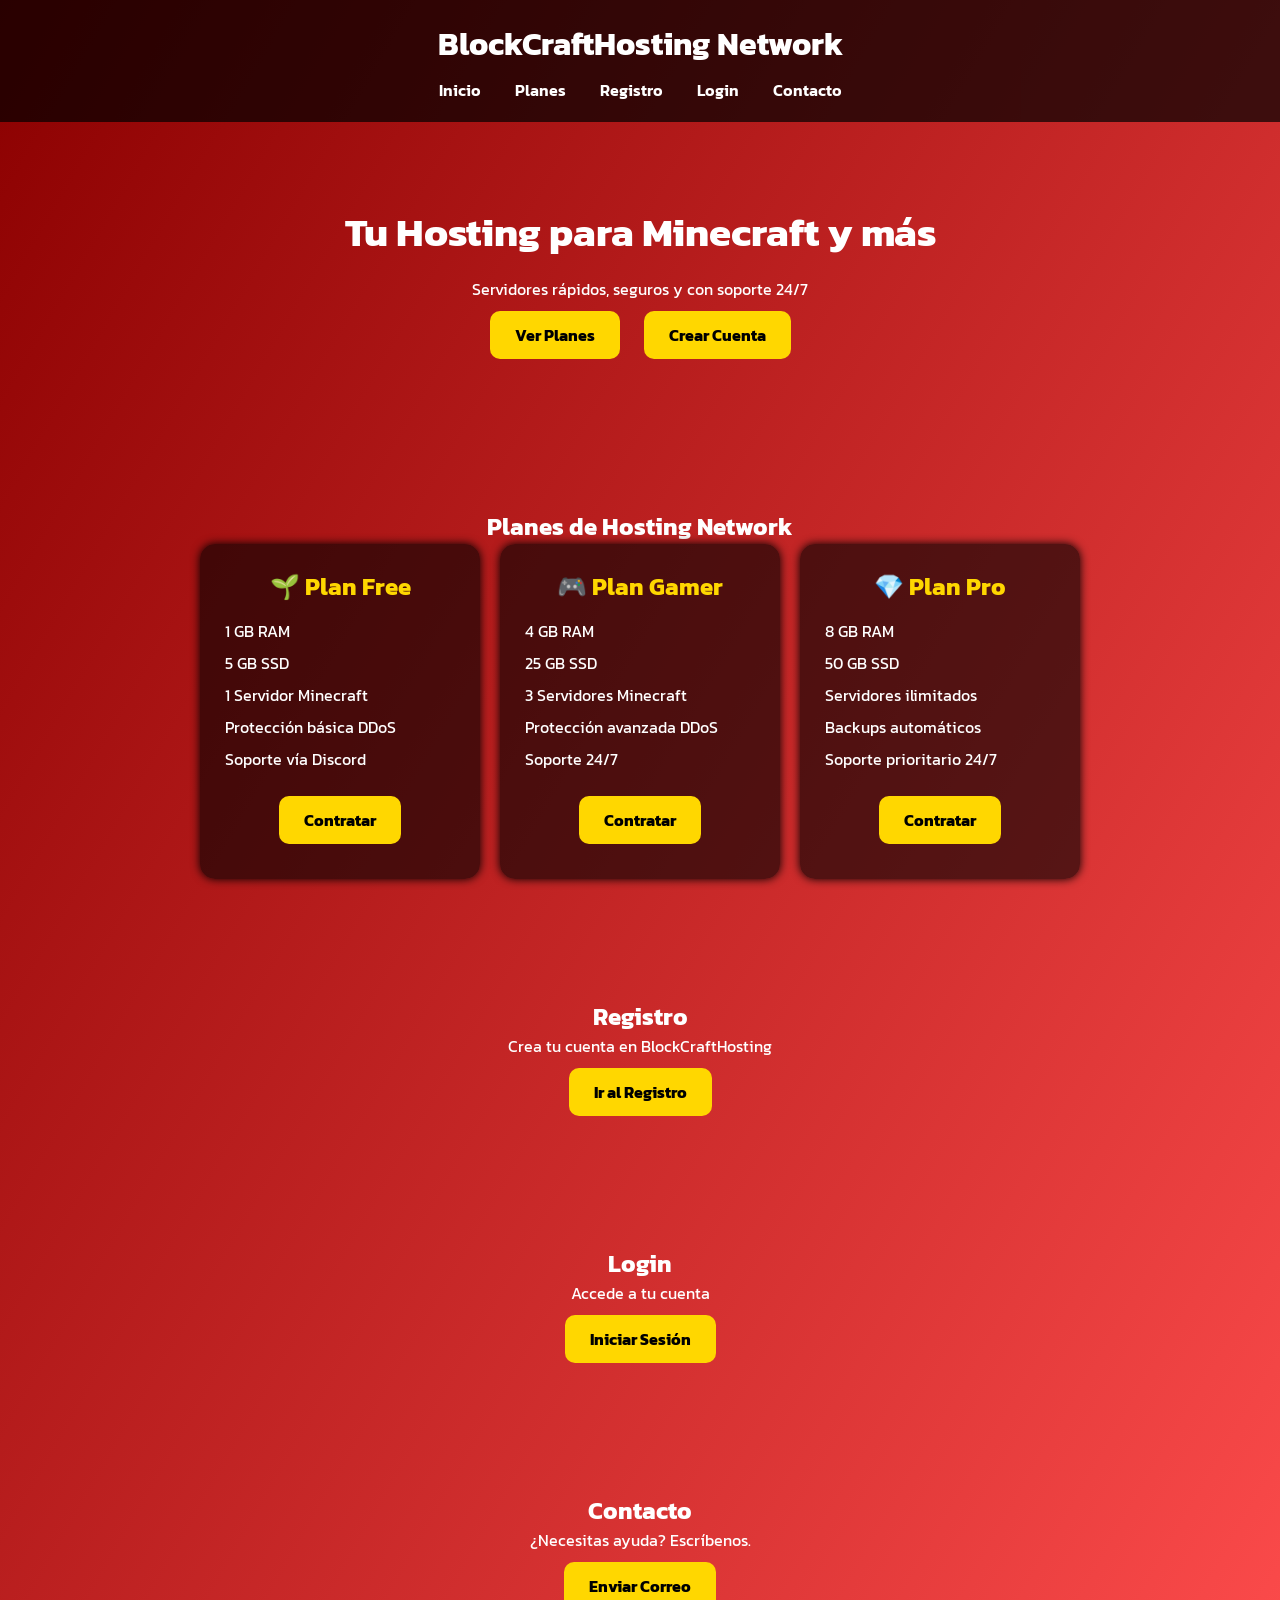
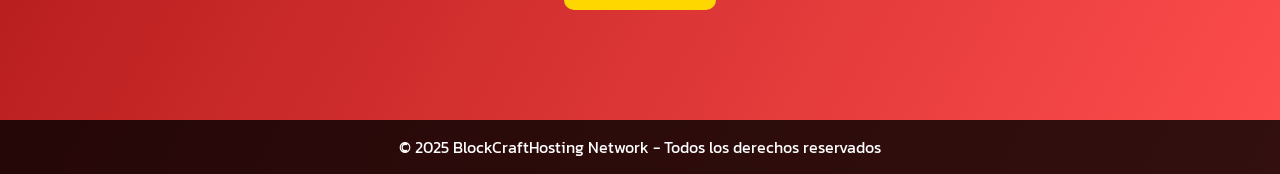
==== index.html @ a0ef7adf "Add files via upload" ====
<!DOCTYPE html>
<html lang="es">
<head>
  <meta charset="UTF-8">
  <meta name="viewport" content="width=device-width, initial-scale=1.0">
  <title>BlockCraftHosting - Network</title>
  <link href="https://fonts.googleapis.com/css2?family=Kanit:wght@400;600&display=swap" rel="stylesheet">
  <style>
    * { margin: 0; padding: 0; box-sizing: border-box; font-family: 'Kanit', sans-serif; }
    body { background: linear-gradient(120deg, #8b0000, #ff4d4d); color: white; text-align: center; }
    header { background: rgba(0, 0, 0, 0.7); padding: 20px; position: sticky; top: 0; z-index: 1000; }
    header h1 { margin-bottom: 10px; }
    nav { margin-top: 10px; }
    nav a { text-decoration: none; color: white; margin: 0 15px; font-weight: 600; transition: 0.3s; }
    nav a:hover { color: #ffd700; }
    .hero { padding: 80px 20px; }
    .hero h2 { font-size: 2.5rem; margin-bottom: 15px; }
    .btn { display: inline-block; margin: 10px; padding: 12px 25px; border-radius: 10px; background: #ffd700; color: black; font-weight: bold; text-decoration: none; transition: 0.3s; }
    .btn:hover { background: white; }
    section { padding: 60px 20px; }
    .planes { display: flex; flex-wrap: wrap; justify-content: center; gap: 20px; }
    .plan { background: rgba(0,0,0,0.6); padding: 25px; border-radius: 15px; width: 280px; box-shadow: 0 0 10px black; }
    .plan h3 { font-size: 1.5rem; margin-bottom: 10px; color: #ffd700; }
    .plan ul { list-style: none; margin: 15px 0; text-align: left; }
    .plan ul li { margin: 8px 0; }
    footer { background: rgba(0,0,0,0.8); padding: 15px; margin-top: 40px; }
  </style>
</head>
<body>
  <header>
    <h1>BlockCraftHosting Network</h1>
    <nav>
      <a href="#inicio">Inicio</a>
      <a href="#planes">Planes</a>
      <a href="#registro">Registro</a>
      <a href="#login">Login</a>
      <a href="#contacto">Contacto</a>
    </nav>
  </header>

  <section id="inicio" class="hero">
    <h2>Tu Hosting para Minecraft y más</h2>
    <p>Servidores rápidos, seguros y con soporte 24/7</p>
    <a href="#planes" class="btn">Ver Planes</a>
    <a href="#registro" class="btn">Crear Cuenta</a>
  </section>

  <section id="planes">
    <h2>Planes de Hosting Network</h2>
    <div class="planes">
      <div class="plan">
        <h3>🌱 Plan Free</h3>
        <ul>
          <li>1 GB RAM</li>
          <li>5 GB SSD</li>
          <li>1 Servidor Minecraft</li>
          <li>Protección básica DDoS</li>
          <li>Soporte vía Discord</li>
        </ul>
        <a href="plan-free.html" class="btn">Contratar</a>
      </div>
      <div class="plan">
        <h3>🎮 Plan Gamer</h3>
        <ul>
          <li>4 GB RAM</li>
          <li>25 GB SSD</li>
          <li>3 Servidores Minecraft</li>
          <li>Protección avanzada DDoS</li>
          <li>Soporte 24/7</li>
        </ul>
        <a href="plan-gamer.html" class="btn">Contratar</a>
      </div>
      <div class="plan">
        <h3>💎 Plan Pro</h3>
        <ul>
          <li>8 GB RAM</li>
          <li>50 GB SSD</li>
          <li>Servidores ilimitados</li>
          <li>Backups automáticos</li>
          <li>Soporte prioritario 24/7</li>
        </ul>
        <a href="plan-pro.html" class="btn">Contratar</a>
      </div>
    </div>
  </section>

  <section id="registro">
    <h2>Registro</h2>
    <p>Crea tu cuenta en BlockCraftHosting</p>
    <a href="registro.html" class="btn">Ir al Registro</a>
  </section>

  <section id="login">
    <h2>Login</h2>
    <p>Accede a tu cuenta</p>
    <a href="login.html" class="btn">Iniciar Sesión</a>
  </section>

  <section id="contacto">
    <h2>Contacto</h2>
    <p>¿Necesitas ayuda? Escríbenos.</p>
    <a href="mailto:soporte@blockcrafthosting.com" class="btn">Enviar Correo</a>
  </section>

  <footer>
    <p>© 2025 BlockCraftHosting Network - Todos los derechos reservados</p>
  </footer>
</body>
</html>
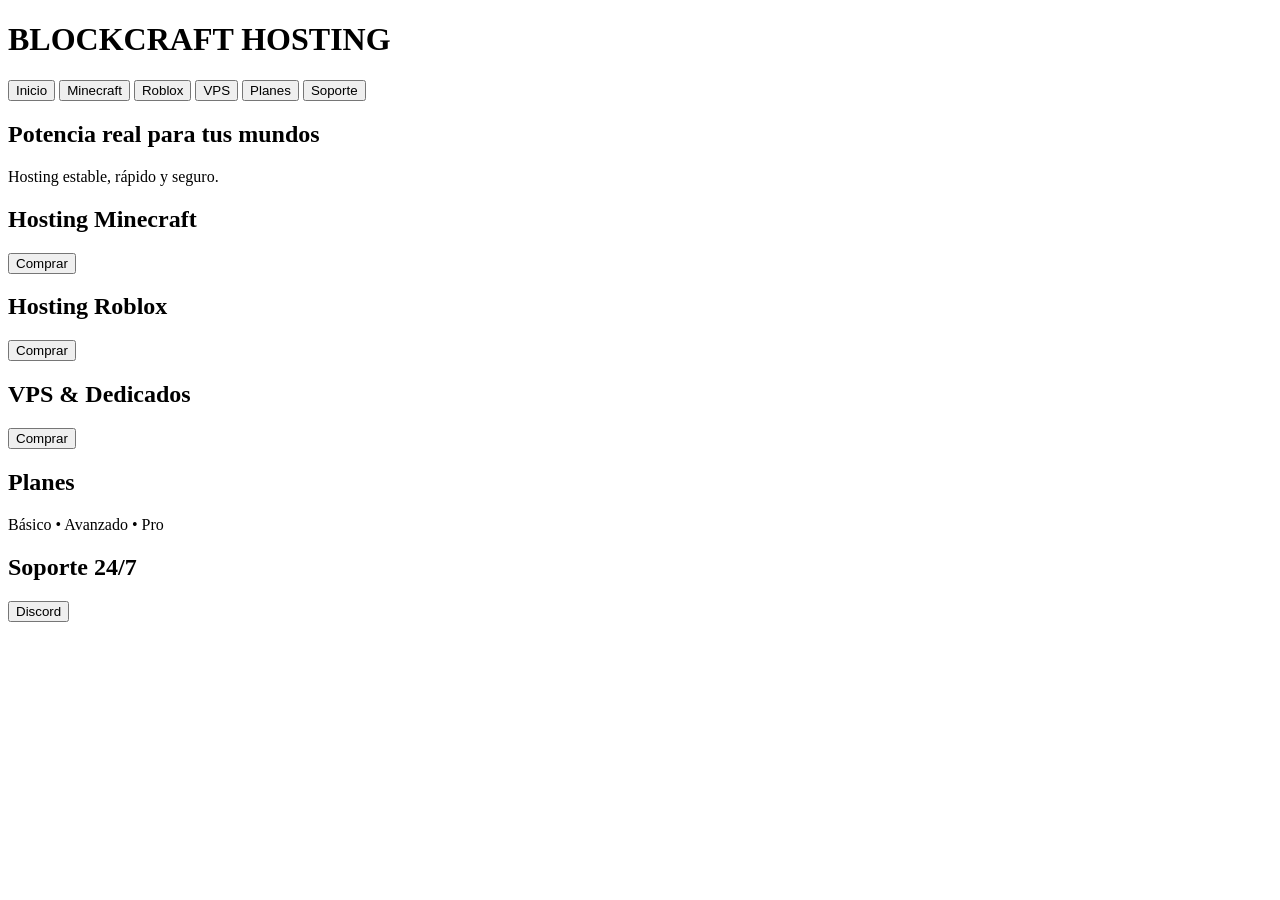
==== commit 0a2ef51c: "Create index.html" ====
--- a/index.html
+++ b/index.html
@@ -2,108 +2,57 @@
 <html lang="es">
 <head>
   <meta charset="UTF-8">
-  <meta name="viewport" content="width=device-width, initial-scale=1.0">
-  <title>BlockCraftHosting - Network</title>
-  <link href="https://fonts.googleapis.com/css2?family=Kanit:wght@400;600&display=swap" rel="stylesheet">
-  <style>
-    * { margin: 0; padding: 0; box-sizing: border-box; font-family: 'Kanit', sans-serif; }
-    body { background: linear-gradient(120deg, #8b0000, #ff4d4d); color: white; text-align: center; }
-    header { background: rgba(0, 0, 0, 0.7); padding: 20px; position: sticky; top: 0; z-index: 1000; }
-    header h1 { margin-bottom: 10px; }
-    nav { margin-top: 10px; }
-    nav a { text-decoration: none; color: white; margin: 0 15px; font-weight: 600; transition: 0.3s; }
-    nav a:hover { color: #ffd700; }
-    .hero { padding: 80px 20px; }
-    .hero h2 { font-size: 2.5rem; margin-bottom: 15px; }
-    .btn { display: inline-block; margin: 10px; padding: 12px 25px; border-radius: 10px; background: #ffd700; color: black; font-weight: bold; text-decoration: none; transition: 0.3s; }
-    .btn:hover { background: white; }
-    section { padding: 60px 20px; }
-    .planes { display: flex; flex-wrap: wrap; justify-content: center; gap: 20px; }
-    .plan { background: rgba(0,0,0,0.6); padding: 25px; border-radius: 15px; width: 280px; box-shadow: 0 0 10px black; }
-    .plan h3 { font-size: 1.5rem; margin-bottom: 10px; color: #ffd700; }
-    .plan ul { list-style: none; margin: 15px 0; text-align: left; }
-    .plan ul li { margin: 8px 0; }
-    footer { background: rgba(0,0,0,0.8); padding: 15px; margin-top: 40px; }
-  </style>
+  <title>BlockCraft Hosting</title>
+  <link rel="stylesheet" href="css/style.css">
 </head>
 <body>
-  <header>
-    <h1>BlockCraftHosting Network</h1>
-    <nav>
-      <a href="#inicio">Inicio</a>
-      <a href="#planes">Planes</a>
-      <a href="#registro">Registro</a>
-      <a href="#login">Login</a>
-      <a href="#contacto">Contacto</a>
-    </nav>
-  </header>
 
-  <section id="inicio" class="hero">
-    <h2>Tu Hosting para Minecraft y más</h2>
-    <p>Servidores rápidos, seguros y con soporte 24/7</p>
-    <a href="#planes" class="btn">Ver Planes</a>
-    <a href="#registro" class="btn">Crear Cuenta</a>
+<header>
+  <h1>BLOCKCRAFT HOSTING</h1>
+  <nav>
+    <button onclick="showSection('inicio')">Inicio</button>
+    <button onclick="showSection('minecraft')">Minecraft</button>
+    <button onclick="showSection('roblox')">Roblox</button>
+    <button onclick="showSection('vps')">VPS</button>
+    <button onclick="showSection('planes')">Planes</button>
+    <button onclick="showSection('soporte')">Soporte</button>
+  </nav>
+</header>
+
+<main>
+  <section id="inicio" class="content active">
+    <h2>Potencia real para tus mundos</h2>
+    <p>Hosting estable, rápido y seguro.</p>
   </section>
 
-  <section id="planes">
-    <h2>Planes de Hosting Network</h2>
-    <div class="planes">
-      <div class="plan">
-        <h3>🌱 Plan Free</h3>
-        <ul>
-          <li>1 GB RAM</li>
-          <li>5 GB SSD</li>
-          <li>1 Servidor Minecraft</li>
-          <li>Protección básica DDoS</li>
-          <li>Soporte vía Discord</li>
-        </ul>
-        <a href="plan-free.html" class="btn">Contratar</a>
-      </div>
-      <div class="plan">
-        <h3>🎮 Plan Gamer</h3>
-        <ul>
-          <li>4 GB RAM</li>
-          <li>25 GB SSD</li>
-          <li>3 Servidores Minecraft</li>
-          <li>Protección avanzada DDoS</li>
-          <li>Soporte 24/7</li>
-        </ul>
-        <a href="plan-gamer.html" class="btn">Contratar</a>
-      </div>
-      <div class="plan">
-        <h3>💎 Plan Pro</h3>
-        <ul>
-          <li>8 GB RAM</li>
-          <li>50 GB SSD</li>
-          <li>Servidores ilimitados</li>
-          <li>Backups automáticos</li>
-          <li>Soporte prioritario 24/7</li>
-        </ul>
-        <a href="plan-pro.html" class="btn">Contratar</a>
-      </div>
-    </div>
+  <section id="minecraft" class="content">
+    <h2>Hosting Minecraft</h2>
+    <button onclick="alert('Comprar Minecraft')">Comprar</button>
   </section>
 
-  <section id="registro">
-    <h2>Registro</h2>
-    <p>Crea tu cuenta en BlockCraftHosting</p>
-    <a href="registro.html" class="btn">Ir al Registro</a>
+  <section id="roblox" class="content">
+    <h2>Hosting Roblox</h2>
+    <button onclick="alert('Comprar Roblox')">Comprar</button>
   </section>
 
-  <section id="login">
-    <h2>Login</h2>
-    <p>Accede a tu cuenta</p>
-    <a href="login.html" class="btn">Iniciar Sesión</a>
+  <section id="vps" class="content">
+    <h2>VPS & Dedicados</h2>
+    <button onclick="alert('Comprar VPS')">Comprar</button>
   </section>
 
-  <section id="contacto">
-    <h2>Contacto</h2>
-    <p>¿Necesitas ayuda? Escríbenos.</p>
-    <a href="mailto:soporte@blockcrafthosting.com" class="btn">Enviar Correo</a>
+  <section id="planes" class="content">
+    <h2>Planes</h2>
+    <p>Básico • Avanzado • Pro</p>
   </section>
 
-  <footer>
-    <p>© 2025 BlockCraftHosting Network - Todos los derechos reservados</p>
-  </footer>
+  <section id="soporte" class="content">
+    <h2>Soporte 24/7</h2>
+    <button onclick="window.open('https://discord.gg/TU_DISCORD')">
+      Discord
+    </button>
+  </section>
+</main>
+
+<script src="js/main.js"></script>
 </body>
-</html>+  </html>
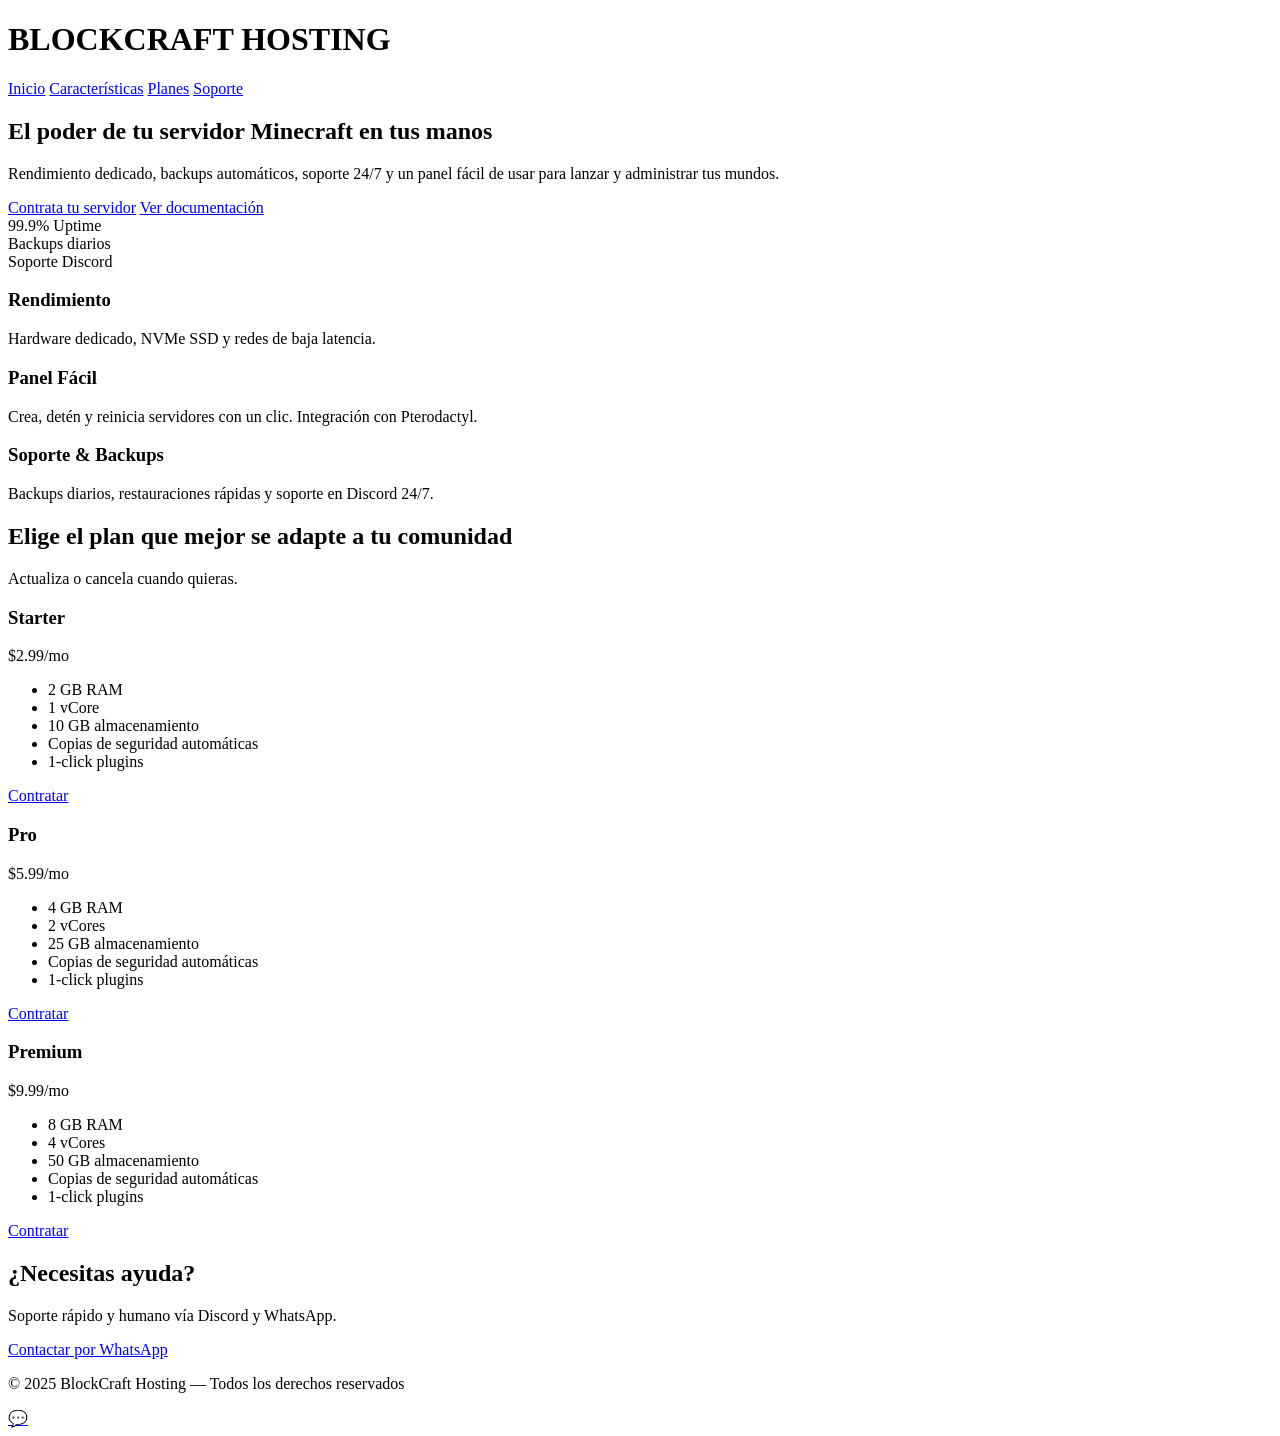
==== commit 5f75eff7: "Create index.html" ====
--- a/index.html
+++ b/index.html
@@ -3,56 +3,134 @@
 <head>
   <meta charset="UTF-8">
   <title>BlockCraft Hosting</title>
+  <meta name="viewport" content="width=device-width, initial-scale=1.0">
   <link rel="stylesheet" href="css/style.css">
 </head>
 <body>
 
-<header>
-  <h1>BLOCKCRAFT HOSTING</h1>
+<header class="header">
+  <h1>BLOCKCRAFT <span>HOSTING</span></h1>
   <nav>
-    <button onclick="showSection('inicio')">Inicio</button>
-    <button onclick="showSection('minecraft')">Minecraft</button>
-    <button onclick="showSection('roblox')">Roblox</button>
-    <button onclick="showSection('vps')">VPS</button>
-    <button onclick="showSection('planes')">Planes</button>
-    <button onclick="showSection('soporte')">Soporte</button>
+    <a href="#inicio">Inicio</a>
+    <a href="#features">Características</a>
+    <a href="#planes">Planes</a>
+    <a href="#soporte">Soporte</a>
   </nav>
 </header>
 
-<main>
-  <section id="inicio" class="content active">
-    <h2>Potencia real para tus mundos</h2>
-    <p>Hosting estable, rápido y seguro.</p>
-  </section>
+<!-- HERO -->
+<section id="inicio" class="hero">
+  <h2>El poder de tu servidor <span>Minecraft</span> en tus manos</h2>
+  <p>
+    Rendimiento dedicado, backups automáticos, soporte 24/7 y un panel fácil
+    de usar para lanzar y administrar tus mundos.
+  </p>
 
-  <section id="minecraft" class="content">
-    <h2>Hosting Minecraft</h2>
-    <button onclick="alert('Comprar Minecraft')">Comprar</button>
-  </section>
+  <div class="hero-buttons">
+    <a href="#planes" class="btn-primary">Contrata tu servidor</a>
+    <a href="#" class="btn-secondary">Ver documentación</a>
+  </div>
 
-  <section id="roblox" class="content">
-    <h2>Hosting Roblox</h2>
-    <button onclick="alert('Comprar Roblox')">Comprar</button>
-  </section>
+  <div class="stats">
+    <div>99.9% Uptime</div>
+    <div>Backups diarios</div>
+    <div>Soporte Discord</div>
+  </div>
+</section>
 
-  <section id="vps" class="content">
-    <h2>VPS & Dedicados</h2>
-    <button onclick="alert('Comprar VPS')">Comprar</button>
-  </section>
+<!-- FEATURES -->
+<section id="features" class="features">
+  <div class="card">
+    <h3>Rendimiento</h3>
+    <p>Hardware dedicado, NVMe SSD y redes de baja latencia.</p>
+  </div>
 
-  <section id="planes" class="content">
-    <h2>Planes</h2>
-    <p>Básico • Avanzado • Pro</p>
-  </section>
+  <div class="card">
+    <h3>Panel Fácil</h3>
+    <p>
+      Crea, detén y reinicia servidores con un clic.
+      Integración con Pterodactyl.
+    </p>
+  </div>
 
-  <section id="soporte" class="content">
-    <h2>Soporte 24/7</h2>
-    <button onclick="window.open('https://discord.gg/TU_DISCORD')">
-      Discord
-    </button>
-  </section>
-</main>
+  <div class="card">
+    <h3>Soporte & Backups</h3>
+    <p>
+      Backups diarios, restauraciones rápidas y soporte en Discord 24/7.
+    </p>
+  </div>
+</section>
 
-<script src="js/main.js"></script>
+<!-- PLANES -->
+<section id="planes" class="pricing">
+  <h2>Elige el plan que mejor se adapte a tu comunidad</h2>
+  <p class="subtitle">Actualiza o cancela cuando quieras.</p>
+
+  <div class="plans">
+
+    <div class="plan">
+      <h3>Starter</h3>
+      <p class="price">$2.99<span>/mo</span></p>
+      <ul>
+        <li>2 GB RAM</li>
+        <li>1 vCore</li>
+        <li>10 GB almacenamiento</li>
+        <li>Copias de seguridad automáticas</li>
+        <li>1-click plugins</li>
+      </ul>
+      <a href="https://blockcrafthosting.tebex.io" target="_blank" class="btn-primary">
+        Contratar
+      </a>
+    </div>
+
+    <div class="plan featured">
+      <h3>Pro</h3>
+      <p class="price">$5.99<span>/mo</span></p>
+      <ul>
+        <li>4 GB RAM</li>
+        <li>2 vCores</li>
+        <li>25 GB almacenamiento</li>
+        <li>Copias de seguridad automáticas</li>
+        <li>1-click plugins</li>
+      </ul>
+      <a href="https://blockcrafthosting.tebex.io" target="_blank" class="btn-primary">
+        Contratar
+      </a>
+    </div>
+
+    <div class="plan">
+      <h3>Premium</h3>
+      <p class="price">$9.99<span>/mo</span></p>
+      <ul>
+        <li>8 GB RAM</li>
+        <li>4 vCores</li>
+        <li>50 GB almacenamiento</li>
+        <li>Copias de seguridad automáticas</li>
+        <li>1-click plugins</li>
+      </ul>
+      <a href="https://blockcrafthosting.tebex.io" target="_blank" class="btn-primary">
+        Contratar
+      </a>
+    </div>
+
+  </div>
+</section>
+
+<!-- SOPORTE -->
+<section id="soporte" class="support">
+  <h2>¿Necesitas ayuda?</h2>
+  <p>Soporte rápido y humano vía Discord y WhatsApp.</p>
+
+  <a href="https://wa.me/50700000000" target="_blank" class="btn-primary">
+    Contactar por WhatsApp
+  </a>
+</section>
+
+<footer>
+  <p>© 2025 BlockCraft Hosting — Todos los derechos reservados</p>
+</footer>
+
+<a href="https://wa.me/50700000000" class="whatsapp" target="_blank">💬</a>
+
 </body>
-  </html>
+</html>
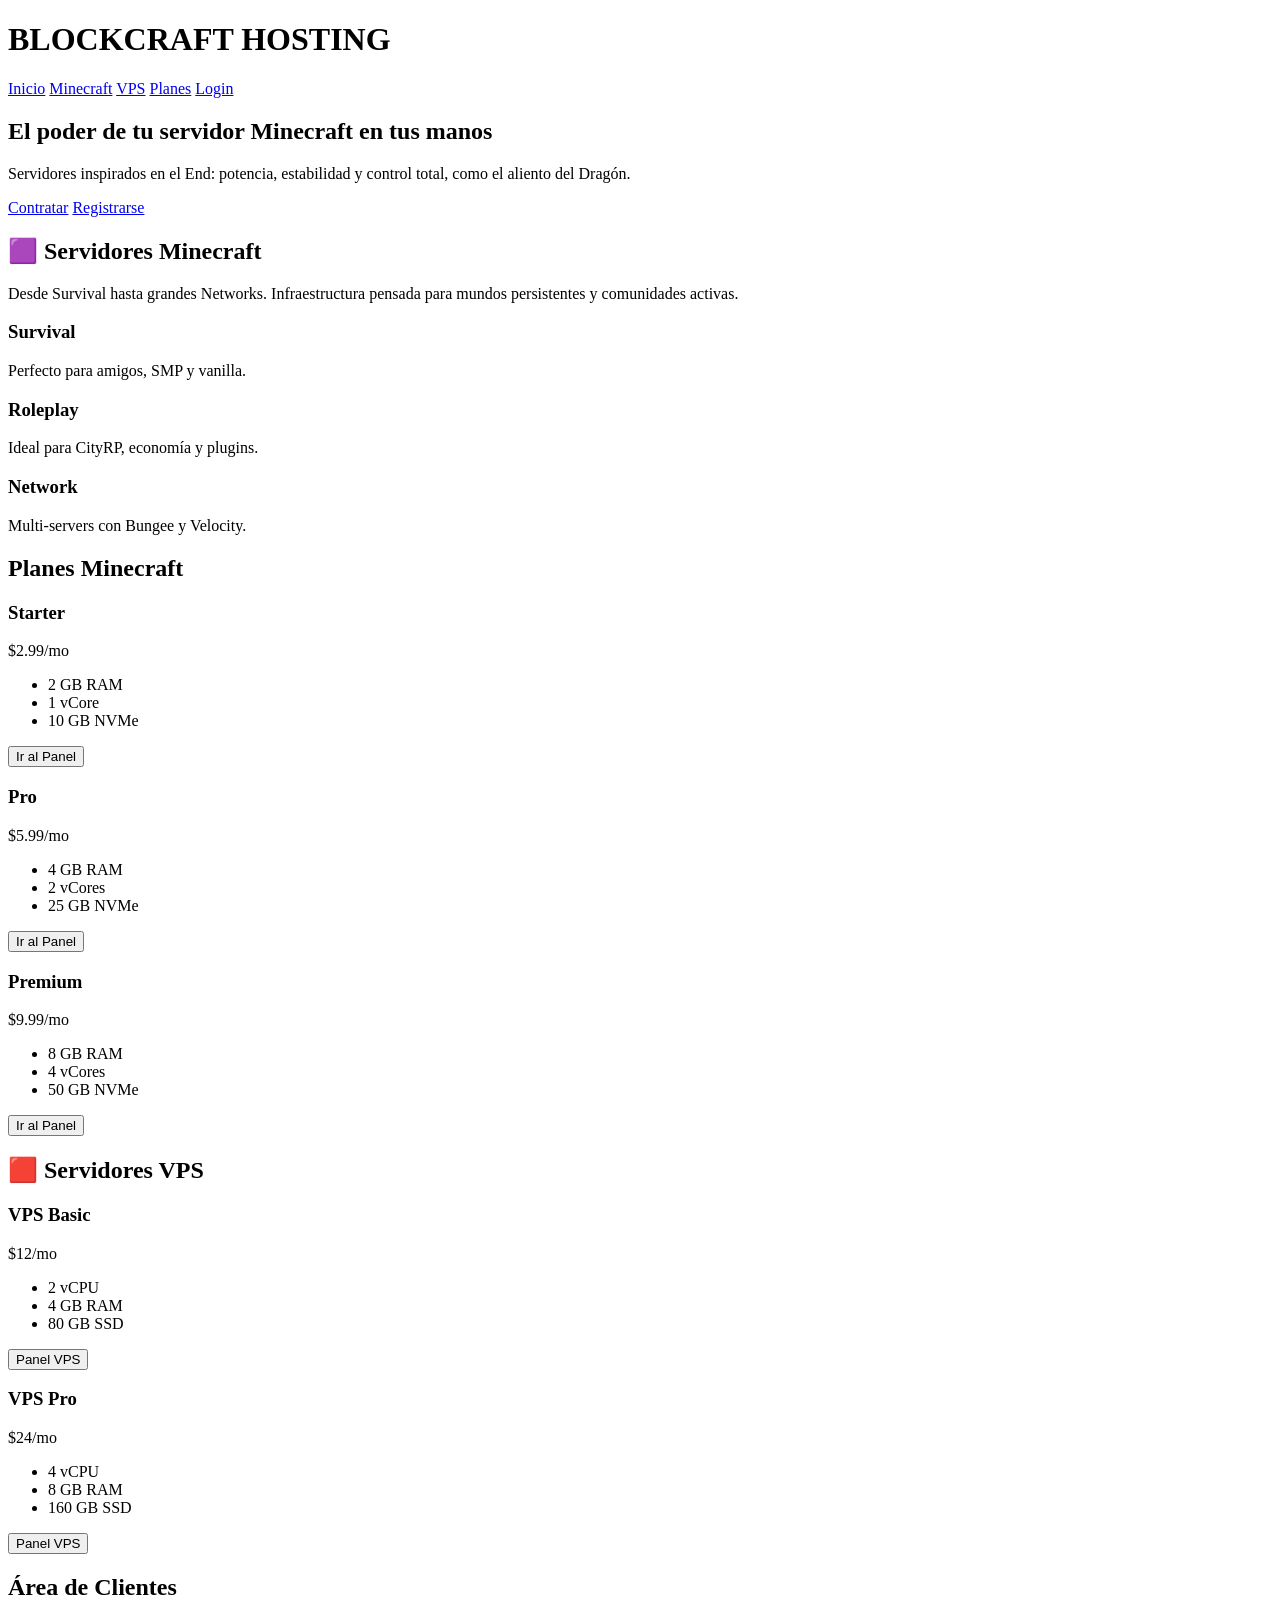
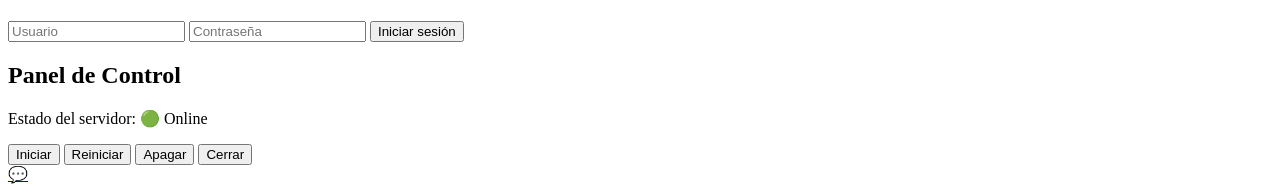
==== commit e6cdee81: "Create index.html" ====
--- a/index.html
+++ b/index.html
@@ -1,20 +1,23 @@
 <!DOCTYPE html>
 <html lang="es">
 <head>
-  <meta charset="UTF-8">
-  <title>BlockCraft Hosting</title>
-  <meta name="viewport" content="width=device-width, initial-scale=1.0">
-  <link rel="stylesheet" href="css/style.css">
+<meta charset="UTF-8">
+<title>BlockCraft Hosting</title>
+<meta name="viewport" content="width=device-width, initial-scale=1.0">
+<link rel="stylesheet" href="css/style.css">
+<script src="js/main.js" defer></script>
 </head>
+
 <body>
 
 <header class="header">
   <h1>BLOCKCRAFT <span>HOSTING</span></h1>
   <nav>
     <a href="#inicio">Inicio</a>
-    <a href="#features">Características</a>
+    <a href="#minecraft">Minecraft</a>
+    <a href="#vps">VPS</a>
     <a href="#planes">Planes</a>
-    <a href="#soporte">Soporte</a>
+    <a href="#login">Login</a>
   </nav>
 </header>
 
@@ -22,115 +25,129 @@
 <section id="inicio" class="hero">
   <h2>El poder de tu servidor <span>Minecraft</span> en tus manos</h2>
   <p>
-    Rendimiento dedicado, backups automáticos, soporte 24/7 y un panel fácil
-    de usar para lanzar y administrar tus mundos.
+    Servidores inspirados en el End: potencia, estabilidad y control total,
+    como el aliento del Dragón.
   </p>
 
   <div class="hero-buttons">
-    <a href="#planes" class="btn-primary">Contrata tu servidor</a>
-    <a href="#" class="btn-secondary">Ver documentación</a>
-  </div>
-
-  <div class="stats">
-    <div>99.9% Uptime</div>
-    <div>Backups diarios</div>
-    <div>Soporte Discord</div>
+    <a href="#planes" class="btn-primary">Contratar</a>
+    <a href="#login" class="btn-secondary">Registrarse</a>
   </div>
 </section>
 
-<!-- FEATURES -->
-<section id="features" class="features">
-  <div class="card">
-    <h3>Rendimiento</h3>
-    <p>Hardware dedicado, NVMe SSD y redes de baja latencia.</p>
-  </div>
+<!-- MINECRAFT -->
+<section id="minecraft" class="section">
+  <h2>🟪 Servidores Minecraft</h2>
+  <p class="desc">
+    Desde Survival hasta grandes Networks. Infraestructura pensada para
+    mundos persistentes y comunidades activas.
+  </p>
 
-  <div class="card">
-    <h3>Panel Fácil</h3>
-    <p>
-      Crea, detén y reinicia servidores con un clic.
-      Integración con Pterodactyl.
-    </p>
-  </div>
-
-  <div class="card">
-    <h3>Soporte & Backups</h3>
-    <p>
-      Backups diarios, restauraciones rápidas y soporte en Discord 24/7.
-    </p>
+  <div class="cards">
+    <div class="card">
+      <h3>Survival</h3>
+      <p>Perfecto para amigos, SMP y vanilla.</p>
+    </div>
+    <div class="card">
+      <h3>Roleplay</h3>
+      <p>Ideal para CityRP, economía y plugins.</p>
+    </div>
+    <div class="card">
+      <h3>Network</h3>
+      <p>Multi-servers con Bungee y Velocity.</p>
+    </div>
   </div>
 </section>
 
-<!-- PLANES -->
+<!-- PLANES MINECRAFT -->
 <section id="planes" class="pricing">
-  <h2>Elige el plan que mejor se adapte a tu comunidad</h2>
-  <p class="subtitle">Actualiza o cancela cuando quieras.</p>
+  <h2>Planes Minecraft</h2>
 
   <div class="plans">
-
     <div class="plan">
       <h3>Starter</h3>
-      <p class="price">$2.99<span>/mo</span></p>
+      <p class="price">$2.99/mo</p>
       <ul>
         <li>2 GB RAM</li>
         <li>1 vCore</li>
-        <li>10 GB almacenamiento</li>
-        <li>Copias de seguridad automáticas</li>
-        <li>1-click plugins</li>
+        <li>10 GB NVMe</li>
       </ul>
-      <a href="https://blockcrafthosting.tebex.io" target="_blank" class="btn-primary">
-        Contratar
-      </a>
+      <button onclick="openPanel()">Ir al Panel</button>
     </div>
 
     <div class="plan featured">
       <h3>Pro</h3>
-      <p class="price">$5.99<span>/mo</span></p>
+      <p class="price">$5.99/mo</p>
       <ul>
         <li>4 GB RAM</li>
         <li>2 vCores</li>
-        <li>25 GB almacenamiento</li>
-        <li>Copias de seguridad automáticas</li>
-        <li>1-click plugins</li>
+        <li>25 GB NVMe</li>
       </ul>
-      <a href="https://blockcrafthosting.tebex.io" target="_blank" class="btn-primary">
-        Contratar
-      </a>
+      <button onclick="openPanel()">Ir al Panel</button>
     </div>
 
     <div class="plan">
       <h3>Premium</h3>
-      <p class="price">$9.99<span>/mo</span></p>
+      <p class="price">$9.99/mo</p>
       <ul>
         <li>8 GB RAM</li>
         <li>4 vCores</li>
-        <li>50 GB almacenamiento</li>
-        <li>Copias de seguridad automáticas</li>
-        <li>1-click plugins</li>
+        <li>50 GB NVMe</li>
       </ul>
-      <a href="https://blockcrafthosting.tebex.io" target="_blank" class="btn-primary">
-        Contratar
-      </a>
+      <button onclick="openPanel()">Ir al Panel</button>
     </div>
-
   </div>
 </section>
 
-<!-- SOPORTE -->
-<section id="soporte" class="support">
-  <h2>¿Necesitas ayuda?</h2>
-  <p>Soporte rápido y humano vía Discord y WhatsApp.</p>
+<!-- VPS -->
+<section id="vps" class="section">
+  <h2>🟥 Servidores VPS</h2>
 
-  <a href="https://wa.me/50700000000" target="_blank" class="btn-primary">
-    Contactar por WhatsApp
-  </a>
+  <div class="plans">
+    <div class="plan">
+      <h3>VPS Basic</h3>
+      <p class="price">$12/mo</p>
+      <ul>
+        <li>2 vCPU</li>
+        <li>4 GB RAM</li>
+        <li>80 GB SSD</li>
+      </ul>
+      <button onclick="openPanel()">Panel VPS</button>
+    </div>
+
+    <div class="plan">
+      <h3>VPS Pro</h3>
+      <p class="price">$24/mo</p>
+      <ul>
+        <li>4 vCPU</li>
+        <li>8 GB RAM</li>
+        <li>160 GB SSD</li>
+      </ul>
+      <button onclick="openPanel()">Panel VPS</button>
+    </div>
+  </div>
 </section>
 
-<footer>
-  <p>© 2025 BlockCraft Hosting — Todos los derechos reservados</p>
-</footer>
+<!-- LOGIN -->
+<section id="login" class="login">
+  <h2>Área de Clientes</h2>
+  <input id="user" placeholder="Usuario">
+  <input id="pass" type="password" placeholder="Contraseña">
+  <button onclick="login()">Iniciar sesión</button>
+  <p id="msg"></p>
+</section>
+
+<!-- PANEL -->
+<div id="panel" class="panel hidden">
+  <h2>Panel de Control</h2>
+  <p>Estado del servidor: 🟢 Online</p>
+  <button>Iniciar</button>
+  <button>Reiniciar</button>
+  <button>Apagar</button>
+  <button onclick="closePanel()">Cerrar</button>
+</div>
 
 <a href="https://wa.me/50700000000" class="whatsapp" target="_blank">💬</a>
 
 </body>
-</html>
+  </html>
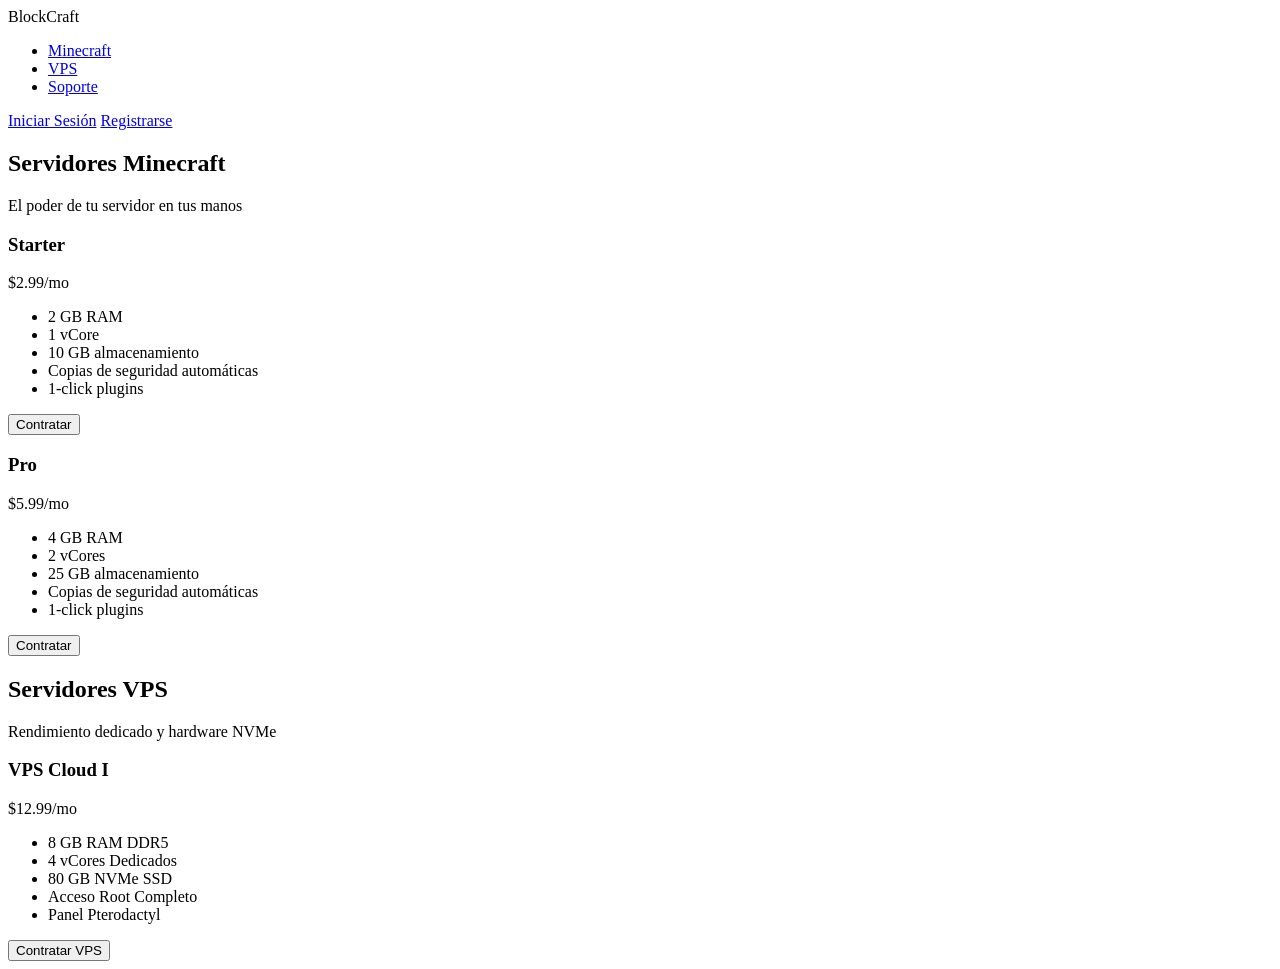
==== commit aa9d9f03: "Create index.html" ====
--- a/index.html
+++ b/index.html
@@ -1,153 +1,77 @@
 <!DOCTYPE html>
 <html lang="es">
 <head>
-<meta charset="UTF-8">
-<title>BlockCraft Hosting</title>
-<meta name="viewport" content="width=device-width, initial-scale=1.0">
-<link rel="stylesheet" href="css/style.css">
-<script src="js/main.js" defer></script>
+    <meta charset="UTF-8">
+    <meta name="viewport" content="width=device-width, initial-scale=1.0">
+    <title>BlockCraft Hosting - Servidores Minecraft y VPS</title>
+    <link rel="stylesheet" href="style.css">
 </head>
-
 <body>
 
-<header class="header">
-  <h1>BLOCKCRAFT <span>HOSTING</span></h1>
-  <nav>
-    <a href="#inicio">Inicio</a>
-    <a href="#minecraft">Minecraft</a>
-    <a href="#vps">VPS</a>
-    <a href="#planes">Planes</a>
-    <a href="#login">Login</a>
-  </nav>
-</header>
+    <header class="navbar">
+        <div class="logo">BlockCraft</div>
+        <nav>
+            <ul>
+                <li><a href="#minecraft">Minecraft</a></li>
+                <li><a href="#vps">VPS</a></li>
+                <li><a href="#">Soporte</a></li>
+            </ul>
+        </nav>
+        <div class="auth-buttons">
+            <a href="#" class="btn-login">Iniciar Sesión</a>
+            <a href="#" class="btn-register">Registrarse</a>
+        </div>
+    </header>
 
-<!-- HERO -->
-<section id="inicio" class="hero">
-  <h2>El poder de tu servidor <span>Minecraft</span> en tus manos</h2>
-  <p>
-    Servidores inspirados en el End: potencia, estabilidad y control total,
-    como el aliento del Dragón.
-  </p>
+    <section id="minecraft" class="pricing-section">
+        <h2>Servidores Minecraft</h2>
+        <p>El poder de tu servidor en tus manos</p>
+        <div class="container">
+            <div class="card">
+                <h3>Starter</h3>
+                <div class="price">$2.99/mo</div>
+                <ul>
+                    <li>2 GB RAM</li>
+                    <li>1 vCore</li>
+                    <li>10 GB almacenamiento</li>
+                    <li>Copias de seguridad automáticas</li>
+                    <li>1-click plugins</li>
+                </ul>
+                <button class="btn-buy">Contratar</button>
+            </div>
+            <div class="card highlighted">
+                <h3>Pro</h3>
+                <div class="price">$5.99/mo</div>
+                <ul>
+                    <li>4 GB RAM</li>
+                    <li>2 vCores</li>
+                    <li>25 GB almacenamiento</li>
+                    <li>Copias de seguridad automáticas</li>
+                    <li>1-click plugins</li>
+                </ul>
+                <button class="btn-buy">Contratar</button>
+            </div>
+        </div>
+    </section>
 
-  <div class="hero-buttons">
-    <a href="#planes" class="btn-primary">Contratar</a>
-    <a href="#login" class="btn-secondary">Registrarse</a>
-  </div>
-</section>
-
-<!-- MINECRAFT -->
-<section id="minecraft" class="section">
-  <h2>🟪 Servidores Minecraft</h2>
-  <p class="desc">
-    Desde Survival hasta grandes Networks. Infraestructura pensada para
-    mundos persistentes y comunidades activas.
-  </p>
-
-  <div class="cards">
-    <div class="card">
-      <h3>Survival</h3>
-      <p>Perfecto para amigos, SMP y vanilla.</p>
-    </div>
-    <div class="card">
-      <h3>Roleplay</h3>
-      <p>Ideal para CityRP, economía y plugins.</p>
-    </div>
-    <div class="card">
-      <h3>Network</h3>
-      <p>Multi-servers con Bungee y Velocity.</p>
-    </div>
-  </div>
-</section>
-
-<!-- PLANES MINECRAFT -->
-<section id="planes" class="pricing">
-  <h2>Planes Minecraft</h2>
-
-  <div class="plans">
-    <div class="plan">
-      <h3>Starter</h3>
-      <p class="price">$2.99/mo</p>
-      <ul>
-        <li>2 GB RAM</li>
-        <li>1 vCore</li>
-        <li>10 GB NVMe</li>
-      </ul>
-      <button onclick="openPanel()">Ir al Panel</button>
-    </div>
-
-    <div class="plan featured">
-      <h3>Pro</h3>
-      <p class="price">$5.99/mo</p>
-      <ul>
-        <li>4 GB RAM</li>
-        <li>2 vCores</li>
-        <li>25 GB NVMe</li>
-      </ul>
-      <button onclick="openPanel()">Ir al Panel</button>
-    </div>
-
-    <div class="plan">
-      <h3>Premium</h3>
-      <p class="price">$9.99/mo</p>
-      <ul>
-        <li>8 GB RAM</li>
-        <li>4 vCores</li>
-        <li>50 GB NVMe</li>
-      </ul>
-      <button onclick="openPanel()">Ir al Panel</button>
-    </div>
-  </div>
-</section>
-
-<!-- VPS -->
-<section id="vps" class="section">
-  <h2>🟥 Servidores VPS</h2>
-
-  <div class="plans">
-    <div class="plan">
-      <h3>VPS Basic</h3>
-      <p class="price">$12/mo</p>
-      <ul>
-        <li>2 vCPU</li>
-        <li>4 GB RAM</li>
-        <li>80 GB SSD</li>
-      </ul>
-      <button onclick="openPanel()">Panel VPS</button>
-    </div>
-
-    <div class="plan">
-      <h3>VPS Pro</h3>
-      <p class="price">$24/mo</p>
-      <ul>
-        <li>4 vCPU</li>
-        <li>8 GB RAM</li>
-        <li>160 GB SSD</li>
-      </ul>
-      <button onclick="openPanel()">Panel VPS</button>
-    </div>
-  </div>
-</section>
-
-<!-- LOGIN -->
-<section id="login" class="login">
-  <h2>Área de Clientes</h2>
-  <input id="user" placeholder="Usuario">
-  <input id="pass" type="password" placeholder="Contraseña">
-  <button onclick="login()">Iniciar sesión</button>
-  <p id="msg"></p>
-</section>
-
-<!-- PANEL -->
-<div id="panel" class="panel hidden">
-  <h2>Panel de Control</h2>
-  <p>Estado del servidor: 🟢 Online</p>
-  <button>Iniciar</button>
-  <button>Reiniciar</button>
-  <button>Apagar</button>
-  <button onclick="closePanel()">Cerrar</button>
-</div>
-
-<a href="https://wa.me/50700000000" class="whatsapp" target="_blank">💬</a>
+    <section id="vps" class="pricing-section vps-bg">
+        <h2>Servidores VPS</h2>
+        <p>Rendimiento dedicado y hardware NVMe</p>
+        <div class="container">
+            <div class="card">
+                <h3>VPS Cloud I</h3>
+                <div class="price">$12.99/mo</div>
+                <ul>
+                    <li>8 GB RAM DDR5</li>
+                    <li>4 vCores Dedicados</li>
+                    <li>80 GB NVMe SSD</li>
+                    <li>Acceso Root Completo</li>
+                    <li>Panel Pterodactyl</li>
+                </ul>
+                <button class="btn-buy">Contratar VPS</button>
+            </div>
+        </div>
+    </section>
 
 </body>
   </html>
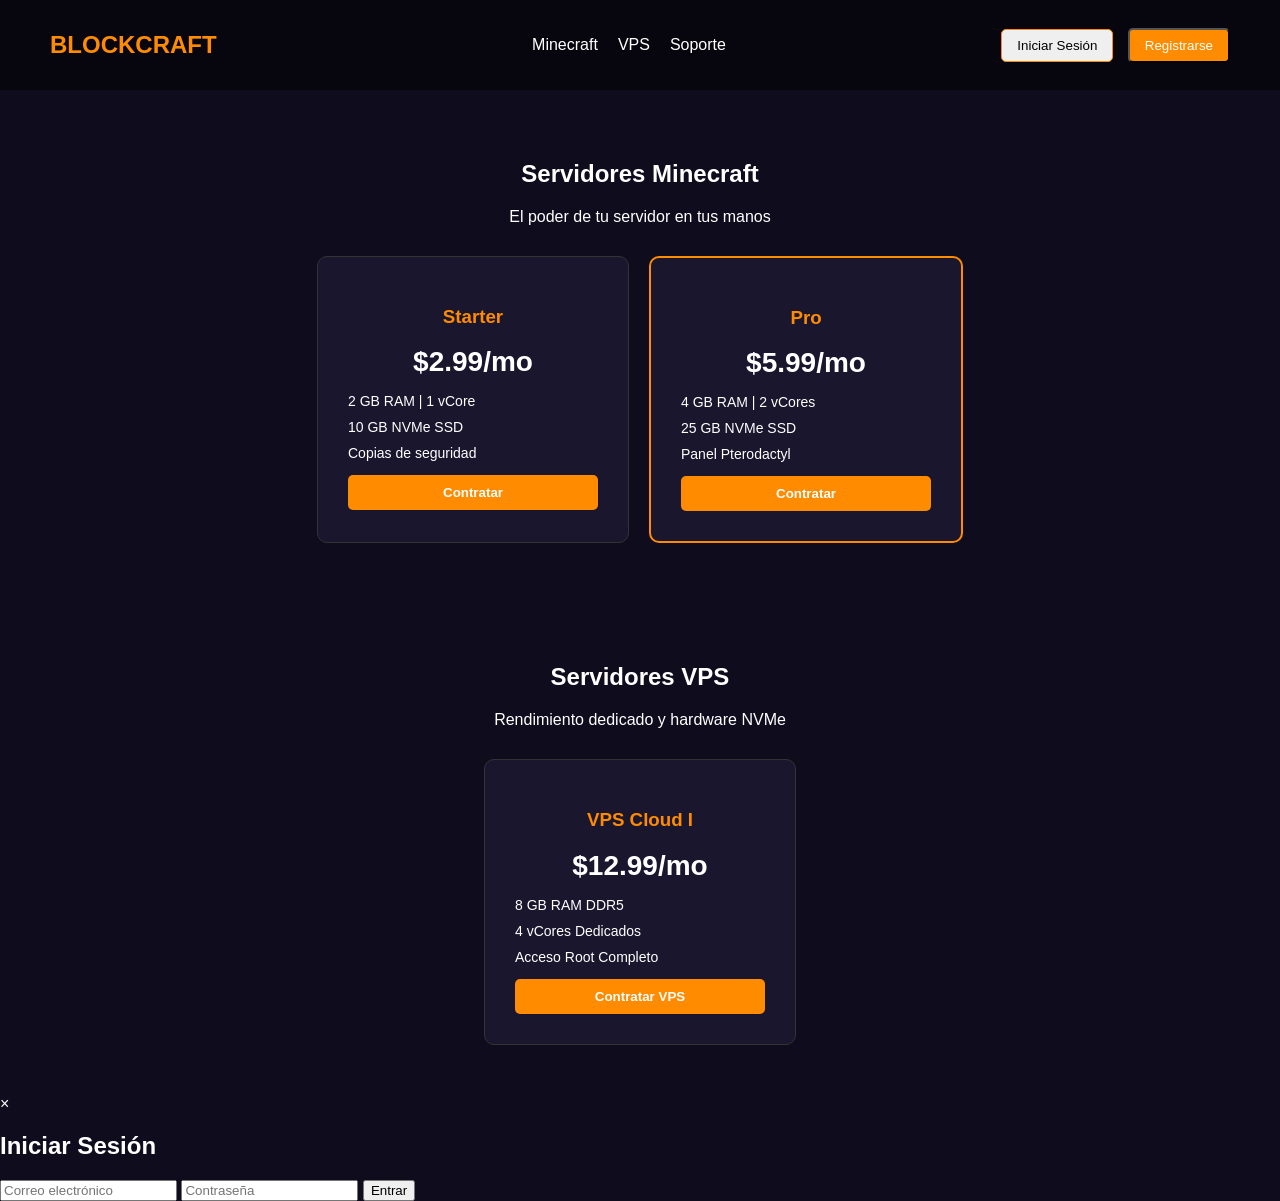
==== commit 7050f7a4: "Create index.html" ====
--- a/index.html
+++ b/index.html
@@ -9,7 +9,7 @@
 <body>
 
     <header class="navbar">
-        <div class="logo">BlockCraft</div>
+        <div class="logo">BLOCK<span>CRAFT</span></div>
         <nav>
             <ul>
                 <li><a href="#minecraft">Minecraft</a></li>
@@ -18,8 +18,8 @@
             </ul>
         </nav>
         <div class="auth-buttons">
-            <a href="#" class="btn-login">Iniciar Sesión</a>
-            <a href="#" class="btn-register">Registrarse</a>
+            <button id="btnOpenLogin" class="btn-login">Iniciar Sesión</button>
+            <button id="btnOpenRegister" class="btn-register">Registrarse</button>
         </div>
     </header>
 
@@ -31,25 +31,21 @@
                 <h3>Starter</h3>
                 <div class="price">$2.99/mo</div>
                 <ul>
-                    <li>2 GB RAM</li>
-                    <li>1 vCore</li>
-                    <li>10 GB almacenamiento</li>
-                    <li>Copias de seguridad automáticas</li>
-                    <li>1-click plugins</li>
+                    <li>2 GB RAM | 1 vCore</li>
+                    <li>10 GB NVMe SSD</li>
+                    <li>Copias de seguridad</li>
                 </ul>
-                <button class="btn-buy">Contratar</button>
+                <button class="btn-buy" data-product="Minecraft Starter">Contratar</button>
             </div>
             <div class="card highlighted">
                 <h3>Pro</h3>
                 <div class="price">$5.99/mo</div>
                 <ul>
-                    <li>4 GB RAM</li>
-                    <li>2 vCores</li>
-                    <li>25 GB almacenamiento</li>
-                    <li>Copias de seguridad automáticas</li>
-                    <li>1-click plugins</li>
+                    <li>4 GB RAM | 2 vCores</li>
+                    <li>25 GB NVMe SSD</li>
+                    <li>Panel Pterodactyl</li>
                 </ul>
-                <button class="btn-buy">Contratar</button>
+                <button class="btn-buy" data-product="Minecraft Pro">Contratar</button>
             </div>
         </div>
     </section>
@@ -64,14 +60,28 @@
                 <ul>
                     <li>8 GB RAM DDR5</li>
                     <li>4 vCores Dedicados</li>
-                    <li>80 GB NVMe SSD</li>
                     <li>Acceso Root Completo</li>
-                    <li>Panel Pterodactyl</li>
                 </ul>
-                <button class="btn-buy">Contratar VPS</button>
+                <button class="btn-buy" data-product="VPS Cloud I">Contratar VPS</button>
             </div>
         </div>
     </section>
 
+    <div id="authModal" class="modal">
+        <div class="modal-content">
+            <span class="close">&times;</span>
+            <h2 id="modalTitle">Iniciar Sesión</h2>
+            <form id="authForm">
+                <div id="groupUser" style="display:none;">
+                    <input type="text" placeholder="Usuario" class="form-input">
+                </div>
+                <input type="email" placeholder="Correo electrónico" class="form-input" required>
+                <input type="password" placeholder="Contraseña" class="form-input" required>
+                <button type="submit" class="btn-submit" id="btnSubmitForm">Entrar</button>
+            </form>
+        </div>
+    </div>
+
+    <script src="script.js"></script>
 </body>
-  </html>
+</html>
--- a/style.css
+++ b/style.css
@@ -0,0 +1,103 @@
+/* Configuración General */
+body {
+    background-color: #0f0c1d; /* Fondo oscuro similar a las capturas */
+    color: white;
+    font-family: 'Segoe UI', Tahoma, Geneva, Verdana, sans-serif;
+    margin: 0;
+}
+
+/* Navbar */
+.navbar {
+    display: flex;
+    justify-content: space-between;
+    align-items: center;
+    padding: 20px 50px;
+    background: rgba(0, 0, 0, 0.5);
+}
+
+.navbar .logo {
+    font-size: 24px;
+    font-weight: bold;
+    color: #ff8c00; /* Naranja corporativo */
+}
+
+.navbar ul {
+    list-style: none;
+    display: flex;
+    gap: 20px;
+}
+
+.navbar a {
+    text-decoration: none;
+    color: white;
+}
+
+/* Botones de Registro e Inicio */
+.btn-login {
+    border: 1px solid #ff8c00;
+    padding: 8px 15px;
+    border-radius: 5px;
+    margin-right: 10px;
+}
+
+.btn-register {
+    background-color: #ff8c00;
+    padding: 8px 15px;
+    border-radius: 5px;
+    color: white !important;
+}
+
+/* Tarjetas de Planes */
+.pricing-section {
+    text-align: center;
+    padding: 50px 20px;
+}
+
+.container {
+    display: flex;
+    justify-content: center;
+    gap: 20px;
+    flex-wrap: wrap;
+    margin-top: 30px;
+}
+
+.card {
+    background: #1a162e;
+    border: 1px solid #333;
+    padding: 30px;
+    border-radius: 10px;
+    width: 250px;
+    transition: 0.3s;
+}
+
+.highlighted {
+    border: 2px solid #ff8c00; /* Resalta el plan Pro como en la imagen */
+}
+
+.card h3 { color: #ff8c00; }
+
+.price {
+    font-size: 28px;
+    font-weight: bold;
+    margin: 15px 0;
+}
+
+.card ul {
+    list-style: none;
+    padding: 0;
+    text-align: left;
+    font-size: 14px;
+}
+
+.card li { margin-bottom: 10px; }
+
+.btn-buy {
+    background: #ff8c00;
+    border: none;
+    padding: 10px 20px;
+    color: white;
+    width: 100%;
+    border-radius: 5px;
+    cursor: pointer;
+    font-weight: bold;
+}
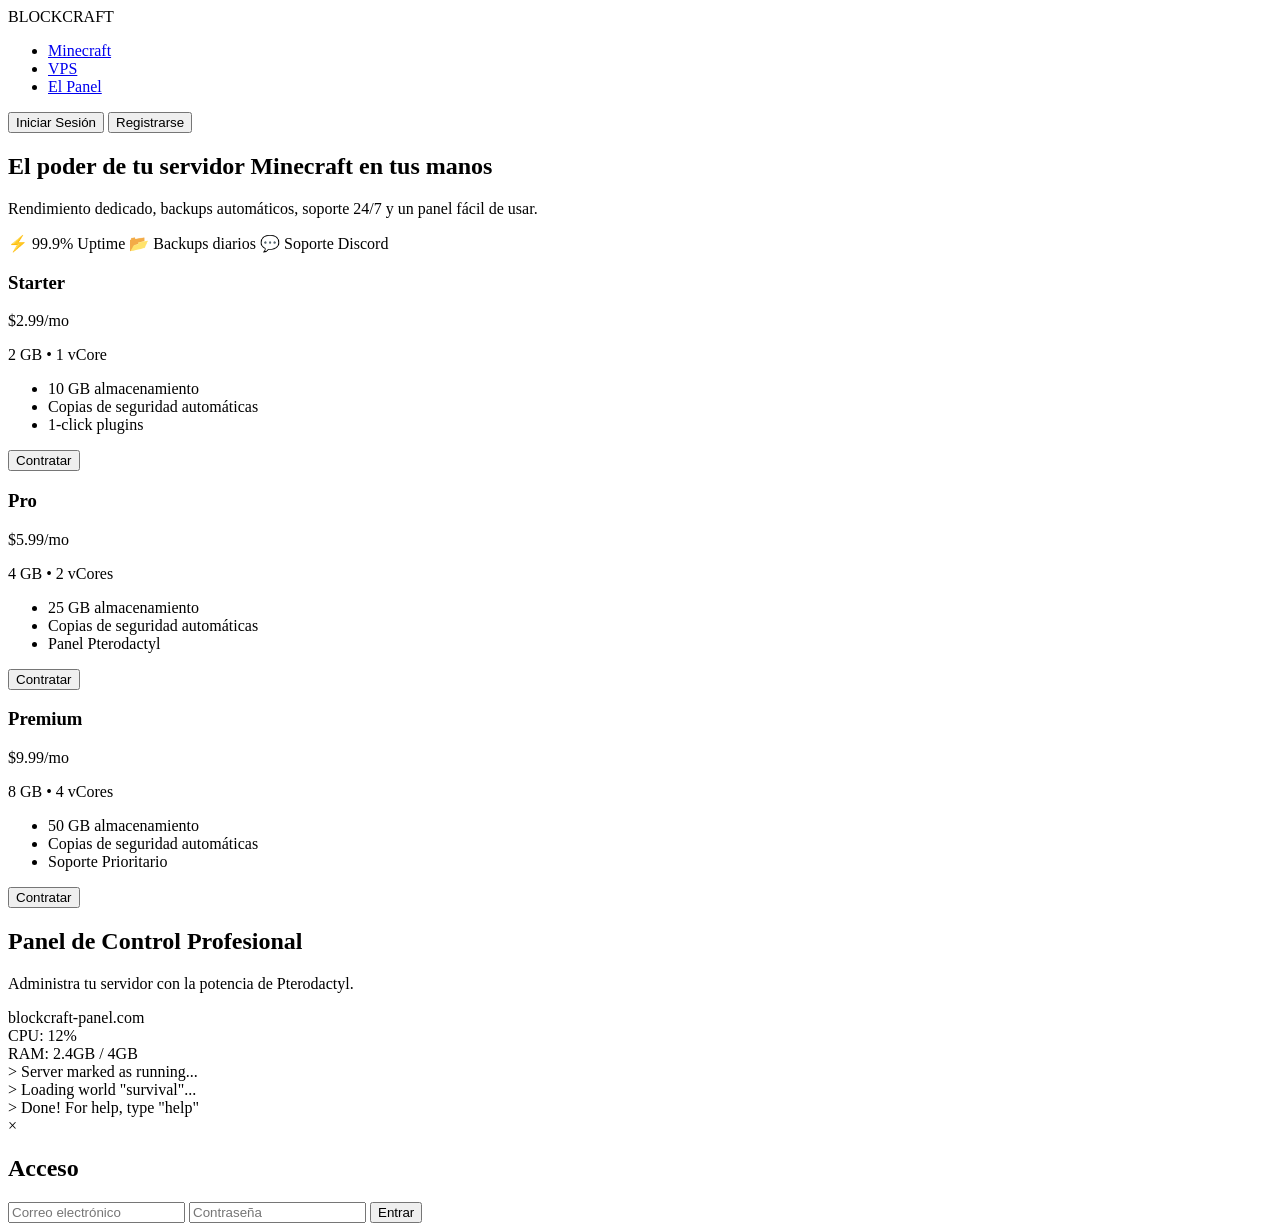
==== commit af86724f: "Create index.html" ====
--- a/index.html
+++ b/index.html
@@ -14,7 +14,7 @@
             <ul>
                 <li><a href="#minecraft">Minecraft</a></li>
                 <li><a href="#vps">VPS</a></li>
-                <li><a href="#">Soporte</a></li>
+                <li><a href="#panel">El Panel</a></li>
             </ul>
         </nav>
         <div class="auth-buttons">
@@ -23,46 +23,75 @@
         </div>
     </header>
 
+    <section class="hero">
+        <h1>El poder de tu servidor <span>Minecraft</span> en tus manos</h1>
+        <p>Rendimiento dedicado, backups automáticos, soporte 24/7 y un panel fácil de usar.</p>
+        <div class="hero-badges">
+            <span>⚡ 99.9% Uptime</span>
+            <span>📂 Backups diarios</span>
+            <span>💬 Soporte Discord</span>
+        </div>
+    </section>
+
     <section id="minecraft" class="pricing-section">
-        <h2>Servidores Minecraft</h2>
-        <p>El poder de tu servidor en tus manos</p>
         <div class="container">
             <div class="card">
                 <h3>Starter</h3>
-                <div class="price">$2.99/mo</div>
+                <div class="price">$2.99<span>/mo</span></div>
+                <p class="specs">2 GB • 1 vCore</p>
                 <ul>
-                    <li>2 GB RAM | 1 vCore</li>
-                    <li>10 GB NVMe SSD</li>
-                    <li>Copias de seguridad</li>
+                    <li>10 GB almacenamiento</li>
+                    <li>Copias de seguridad automáticas</li>
+                    <li>1-click plugins</li>
                 </ul>
-                <button class="btn-buy" data-product="Minecraft Starter">Contratar</button>
+                <button class="btn-buy" data-product="Minecraft Starter" data-price="2.99">Contratar</button>
             </div>
             <div class="card highlighted">
                 <h3>Pro</h3>
-                <div class="price">$5.99/mo</div>
+                <div class="price">$5.99<span>/mo</span></div>
+                <p class="specs">4 GB • 2 vCores</p>
                 <ul>
-                    <li>4 GB RAM | 2 vCores</li>
-                    <li>25 GB NVMe SSD</li>
+                    <li>25 GB almacenamiento</li>
+                    <li>Copias de seguridad automáticas</li>
                     <li>Panel Pterodactyl</li>
                 </ul>
-                <button class="btn-buy" data-product="Minecraft Pro">Contratar</button>
+                <button class="btn-buy" data-product="Minecraft Pro" data-price="5.99">Contratar</button>
+            </div>
+            <div class="card">
+                <h3>Premium</h3>
+                <div class="price">$9.99<span>/mo</span></div>
+                <p class="specs">8 GB • 4 vCores</p>
+                <ul>
+                    <li>50 GB almacenamiento</li>
+                    <li>Copias de seguridad automáticas</li>
+                    <li>Soporte Prioritario</li>
+                </ul>
+                <button class="btn-buy" data-product="Minecraft Premium" data-price="9.99">Contratar</button>
             </div>
         </div>
     </section>
 
-    <section id="vps" class="pricing-section vps-bg">
-        <h2>Servidores VPS</h2>
-        <p>Rendimiento dedicado y hardware NVMe</p>
-        <div class="container">
-            <div class="card">
-                <h3>VPS Cloud I</h3>
-                <div class="price">$12.99/mo</div>
-                <ul>
-                    <li>8 GB RAM DDR5</li>
-                    <li>4 vCores Dedicados</li>
-                    <li>Acceso Root Completo</li>
-                </ul>
-                <button class="btn-buy" data-product="VPS Cloud I">Contratar VPS</button>
+    <section id="panel" class="panel-preview">
+        <h2>Panel de Control Profesional</h2>
+        <p>Administra tu servidor con la potencia de Pterodactyl.</p>
+        <div class="panel-screen">
+            <div class="panel-header">
+                <div class="dots"><span></span><span></span><span></span></div>
+                <span>blockcraft-panel.com</span>
+            </div>
+            <div class="panel-body">
+                <div class="sidebar"></div>
+                <div class="main-content">
+                    <div class="stats-row">
+                        <div class="stat-box">CPU: 12%</div>
+                        <div class="stat-box">RAM: 2.4GB / 4GB</div>
+                    </div>
+                    <div class="console">
+                        > Server marked as running...<br>
+                        > Loading world "survival"...<br>
+                        > Done! For help, type "help"
+                    </div>
+                </div>
             </div>
         </div>
     </section>
@@ -70,7 +99,7 @@
     <div id="authModal" class="modal">
         <div class="modal-content">
             <span class="close">&times;</span>
-            <h2 id="modalTitle">Iniciar Sesión</h2>
+            <h2 id="modalTitle">Acceso</h2>
             <form id="authForm">
                 <div id="groupUser" style="display:none;">
                     <input type="text" placeholder="Usuario" class="form-input">
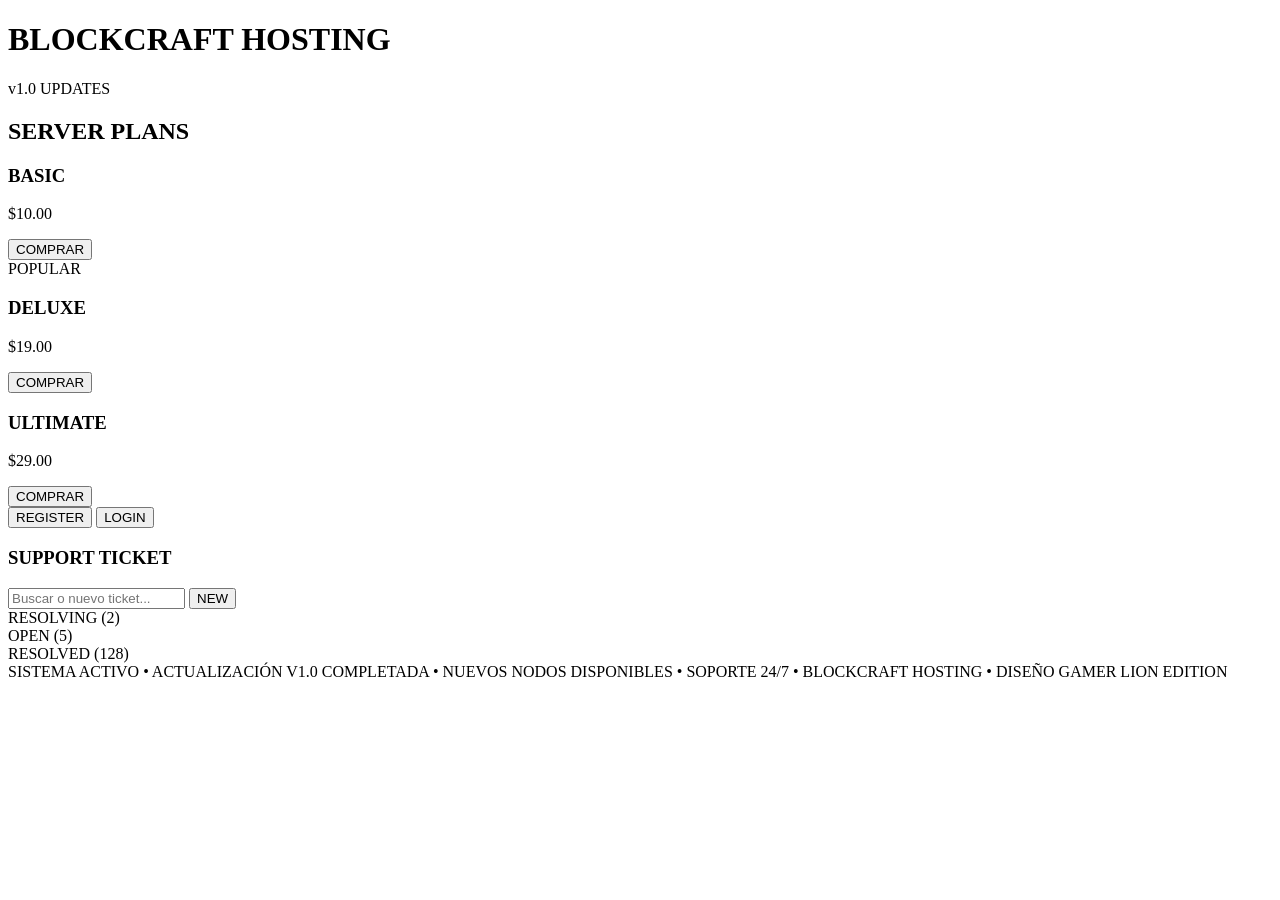
==== commit 2a0414b6: "Create index.html" ====
--- a/index.html
+++ b/index.html
@@ -3,114 +3,93 @@
 <head>
     <meta charset="UTF-8">
     <meta name="viewport" content="width=device-width, initial-scale=1.0">
-    <title>BlockCraft Hosting - Servidores Minecraft y VPS</title>
+    <title>BlockCraft Hosting | v1.0 Updates</title>
     <link rel="stylesheet" href="style.css">
+    <link href="https://fonts.googleapis.com/css2?family=Orbitron:wght@400;700&family=Rajdhani:wght@500;700&display=swap" rel="stylesheet">
 </head>
 <body>
 
-    <header class="navbar">
-        <div class="logo">BLOCK<span>CRAFT</span></div>
-        <nav>
-            <ul>
-                <li><a href="#minecraft">Minecraft</a></li>
-                <li><a href="#vps">VPS</a></li>
-                <li><a href="#panel">El Panel</a></li>
-            </ul>
-        </nav>
-        <div class="auth-buttons">
-            <button id="btnOpenLogin" class="btn-login">Iniciar Sesión</button>
-            <button id="btnOpenRegister" class="btn-register">Registrarse</button>
-        </div>
-    </header>
+    <div class="background-overlay"></div>
 
-    <section class="hero">
-        <h1>El poder de tu servidor <span>Minecraft</span> en tus manos</h1>
-        <p>Rendimiento dedicado, backups automáticos, soporte 24/7 y un panel fácil de usar.</p>
-        <div class="hero-badges">
-            <span>⚡ 99.9% Uptime</span>
-            <span>📂 Backups diarios</span>
-            <span>💬 Soporte Discord</span>
-        </div>
-    </section>
+    <div class="main-wrapper">
+        <header class="main-header">
+            <div class="lion-logo-glow"></div>
+            <h1>BLOCKCRAFT <span class="neon-purple">HOSTING</span></h1>
+            <p class="version-tag">v1.0 UPDATES</p>
+        </header>
 
-    <section id="minecraft" class="pricing-section">
-        <div class="container">
-            <div class="card">
-                <h3>Starter</h3>
-                <div class="price">$2.99<span>/mo</span></div>
-                <p class="specs">2 GB • 1 vCore</p>
-                <ul>
-                    <li>10 GB almacenamiento</li>
-                    <li>Copias de seguridad automáticas</li>
-                    <li>1-click plugins</li>
-                </ul>
-                <button class="btn-buy" data-product="Minecraft Starter" data-price="2.99">Contratar</button>
-            </div>
-            <div class="card highlighted">
-                <h3>Pro</h3>
-                <div class="price">$5.99<span>/mo</span></div>
-                <p class="specs">4 GB • 2 vCores</p>
-                <ul>
-                    <li>25 GB almacenamiento</li>
-                    <li>Copias de seguridad automáticas</li>
-                    <li>Panel Pterodactyl</li>
-                </ul>
-                <button class="btn-buy" data-product="Minecraft Pro" data-price="5.99">Contratar</button>
-            </div>
-            <div class="card">
-                <h3>Premium</h3>
-                <div class="price">$9.99<span>/mo</span></div>
-                <p class="specs">8 GB • 4 vCores</p>
-                <ul>
-                    <li>50 GB almacenamiento</li>
-                    <li>Copias de seguridad automáticas</li>
-                    <li>Soporte Prioritario</li>
-                </ul>
-                <button class="btn-buy" data-product="Minecraft Premium" data-price="9.99">Contratar</button>
-            </div>
-        </div>
-    </section>
-
-    <section id="panel" class="panel-preview">
-        <h2>Panel de Control Profesional</h2>
-        <p>Administra tu servidor con la potencia de Pterodactyl.</p>
-        <div class="panel-screen">
-            <div class="panel-header">
-                <div class="dots"><span></span><span></span><span></span></div>
-                <span>blockcraft-panel.com</span>
-            </div>
-            <div class="panel-body">
-                <div class="sidebar"></div>
-                <div class="main-content">
-                    <div class="stats-row">
-                        <div class="stat-box">CPU: 12%</div>
-                        <div class="stat-box">RAM: 2.4GB / 4GB</div>
+        <div class="content-grid">
+            <section class="panel plans-container">
+                <h2 class="panel-title">SERVER PLANS</h2>
+                <div class="plans-grid">
+                    <div class="plan-card neon-blue-border">
+                        <div class="plan-icon basic"></div>
+                        <h3>BASIC</h3>
+                        <p class="price">$10.00</p>
+                        <button class="btn-buy blue" onclick="processPurchase('BASIC', 10)">COMPRAR</button>
                     </div>
-                    <div class="console">
-                        > Server marked as running...<br>
-                        > Loading world "survival"...<br>
-                        > Done! For help, type "help"
+                    <div class="plan-card neon-purple-border">
+                        <div class="badge">POPULAR</div>
+                        <div class="plan-icon deluxe"></div>
+                        <h3>DELUXE</h3>
+                        <p class="price">$19.00</p>
+                        <button class="btn-buy purple" onclick="processPurchase('DELUXE', 19)">COMPRAR</button>
+                    </div>
+                    <div class="plan-card neon-blue-border">
+                        <div class="plan-icon ultimate"></div>
+                        <h3>ULTIMATE</h3>
+                        <p class="price">$29.00</p>
+                        <button class="btn-buy blue" onclick="processPurchase('ULTIMATE', 29)">COMPRAR</button>
                     </div>
                 </div>
-            </div>
-        </div>
-    </section>
+            </section>
 
-    <div id="authModal" class="modal">
-        <div class="modal-content">
-            <span class="close">&times;</span>
-            <h2 id="modalTitle">Acceso</h2>
-            <form id="authForm">
-                <div id="groupUser" style="display:none;">
-                    <input type="text" placeholder="Usuario" class="form-input">
+            <aside class="side-panel">
+                <div class="auth-box">
+                    <button class="btn-auth neon-purple" onclick="toggleModal('register')">REGISTER</button>
+                    <button class="btn-auth neon-purple" onclick="toggleModal('login')">LOGIN</button>
                 </div>
-                <input type="email" placeholder="Correo electrónico" class="form-input" required>
-                <input type="password" placeholder="Contraseña" class="form-input" required>
-                <button type="submit" class="btn-submit" id="btnSubmitForm">Entrar</button>
-            </form>
+
+                <div class="panel ticket-system">
+                    <h3>SUPPORT TICKET</h3>
+                    <div class="ticket-input-group">
+                        <input type="text" id="ticketSearch" placeholder="Buscar o nuevo ticket...">
+                        <button class="btn-action" onclick="newTicket()">NEW</button>
+                    </div>
+                    <div class="ticket-stats">
+                        <div class="stat"><span class="dot purple"></span> RESOLVING <span class="val">(2)</span></div>
+                        <div class="stat"><span class="dot blue"></span> OPEN <span class="val">(5)</span></div>
+                        <div class="stat"><span class="dot cyan"></span> RESOLVED <span class="val">(128)</span></div>
+                    </div>
+                </div>
+            </aside>
         </div>
     </div>
 
-    <script src="script.js"></script>
+    <footer class="ticker-footer">
+        <div class="ticker-content">
+            SISTEMA ACTIVO • ACTUALIZACIÓN V1.0 COMPLETADA • NUEVOS NODOS DISPONIBLES • SOPORTE 24/7 • BLOCKCRAFT HOSTING • DISEÑO GAMER LION EDITION
+        </div>
+    </footer>
+
+    <script>
+        function processPurchase(plan, price) {
+            alert(`🛒 Redirigiendo a la pasarela de pago...\nPlan: ${plan}\nPrecio: $${price}.00`);
+        }
+
+        function newTicket() {
+            const msg = document.getElementById('ticketSearch').value;
+            if(msg) {
+                alert(`✅ Ticket creado: "${msg}"\nUn agente te responderá pronto.`);
+                document.getElementById('ticketSearch').value = '';
+            } else {
+                alert("Por favor, escribe el asunto de tu problema.");
+            }
+        }
+
+        function toggleModal(type) {
+            alert(`Abriendo panel de ${type.toUpperCase()} de BlockCraft...`);
+        }
+    </script>
 </body>
 </html>
